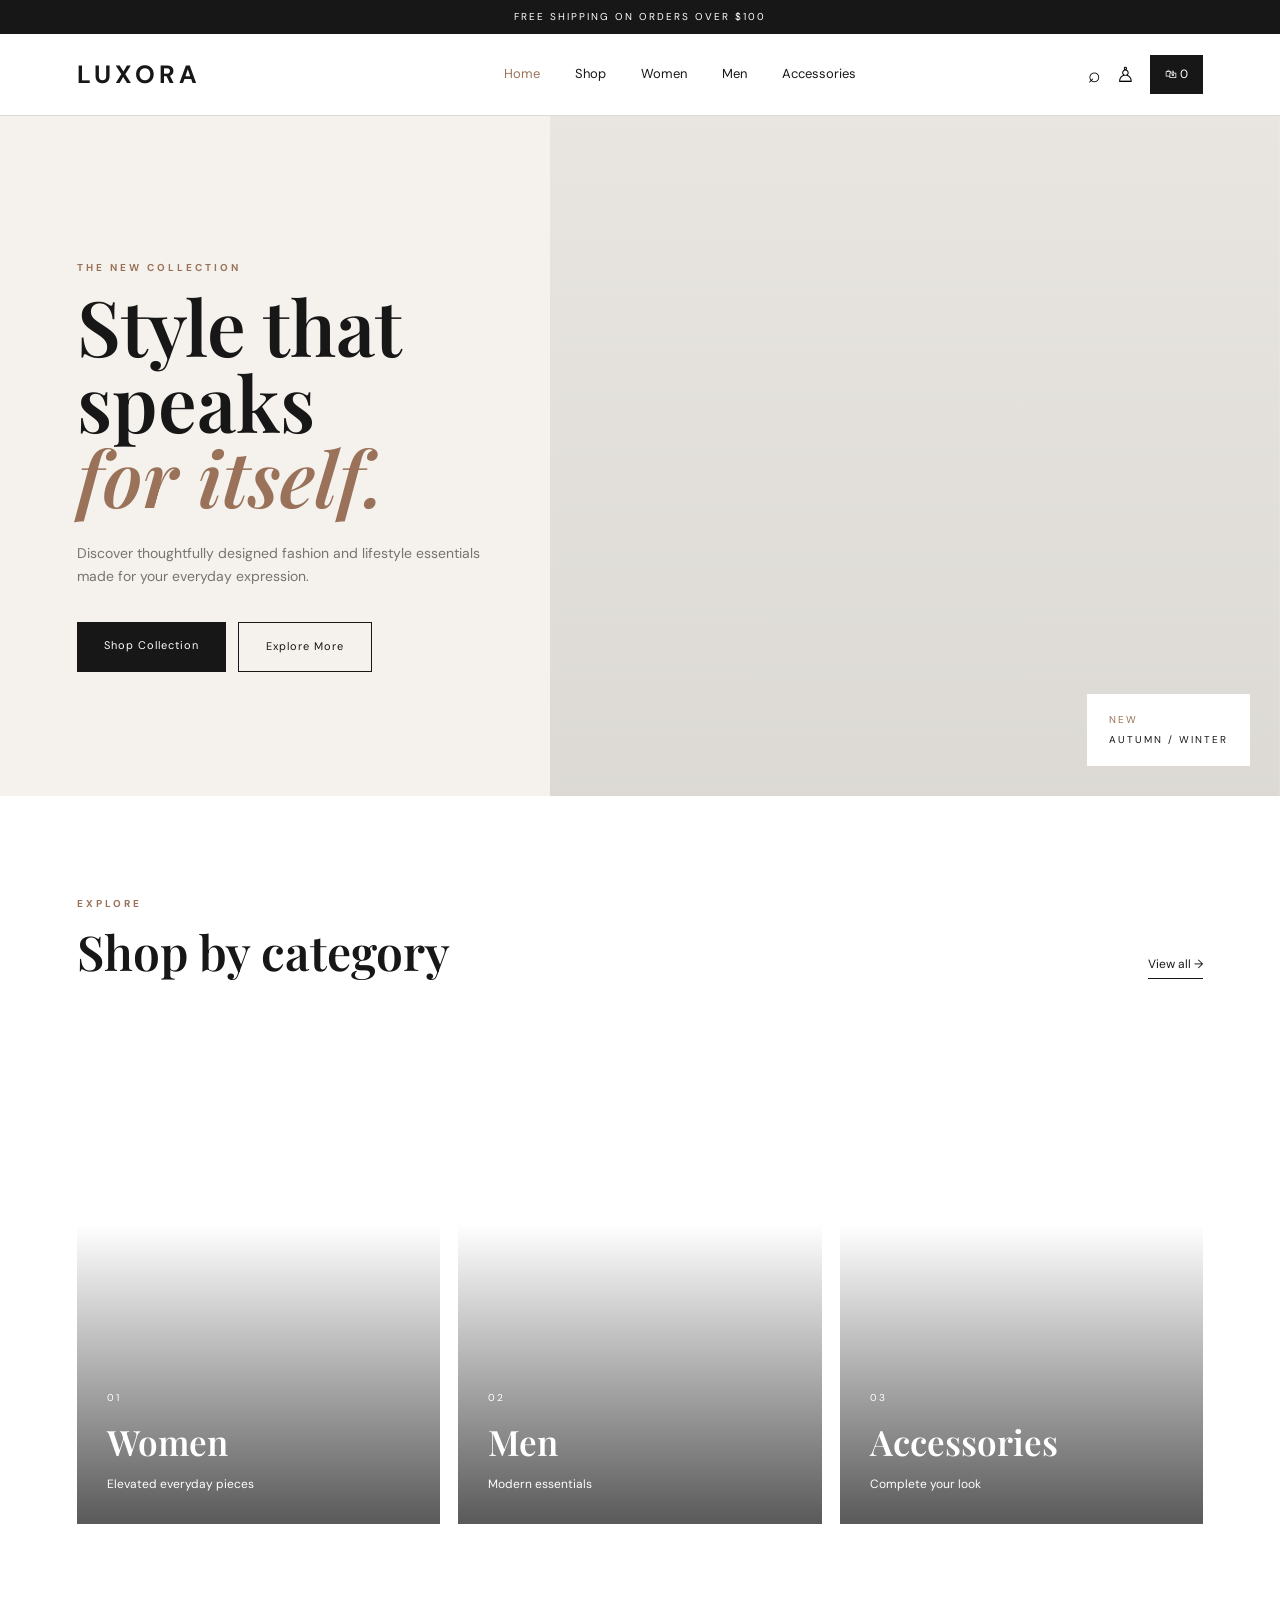
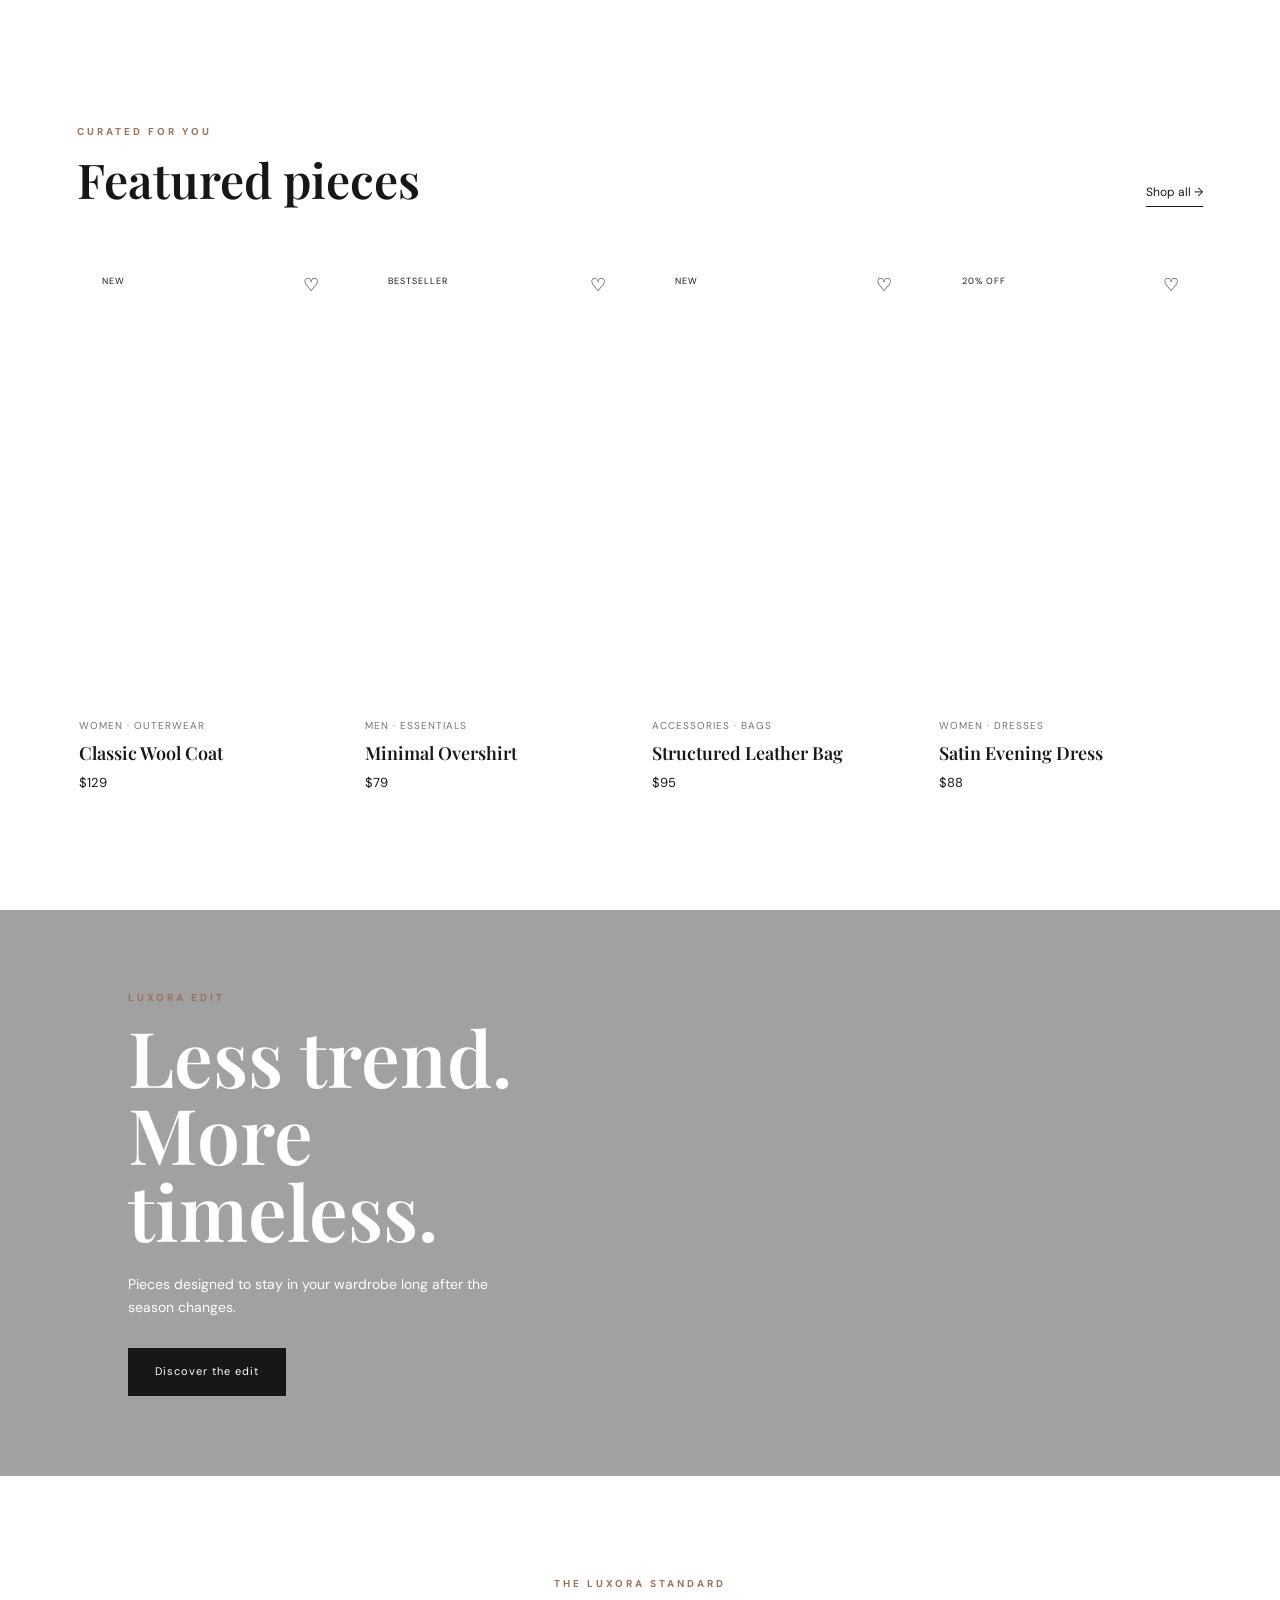
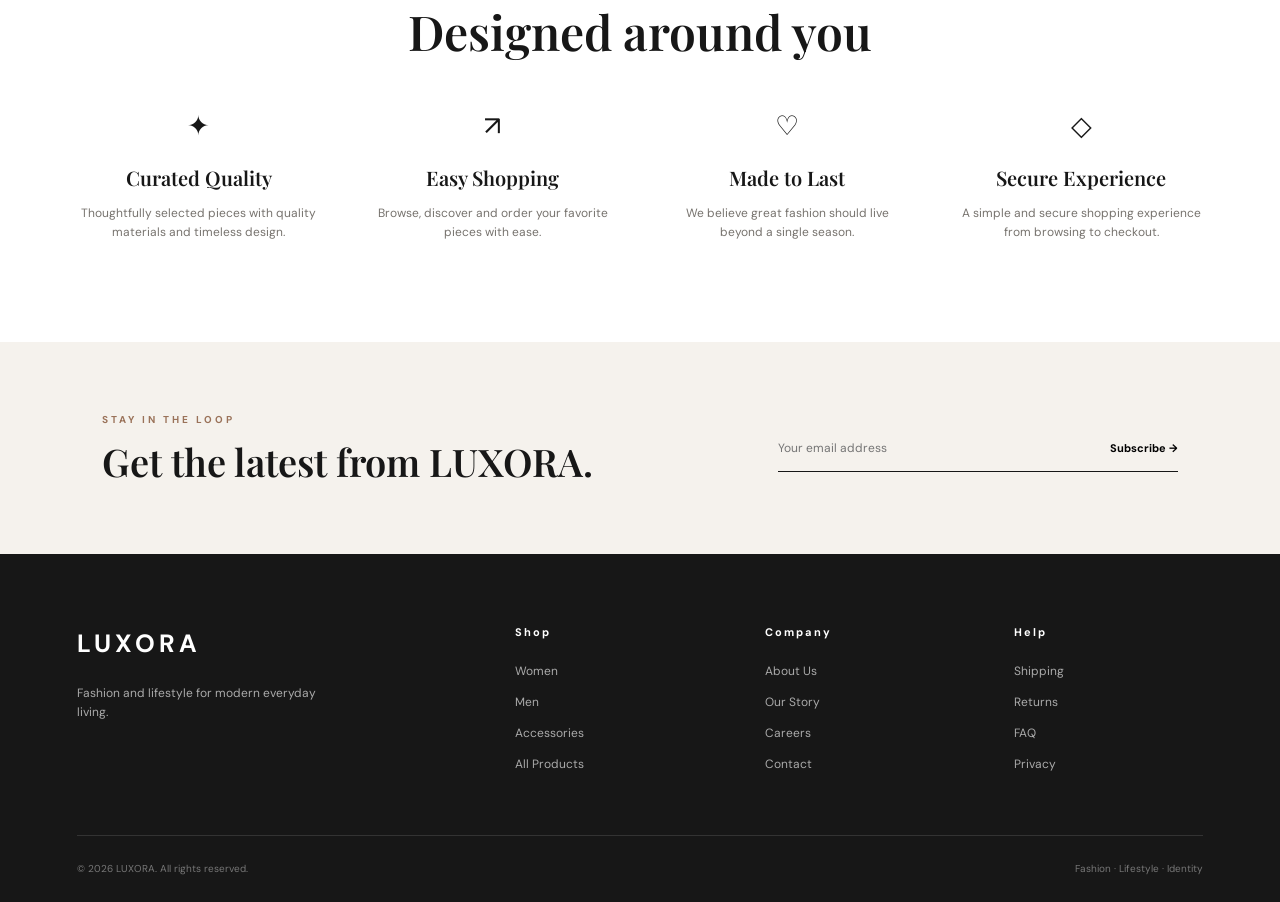
==== index.html @ 6dfca37d "updated style.css" ====
<!DOCTYPE html>
<html lang="en">
<head>
    <meta charset="UTF-8">
    <meta name="viewport" content="width=device-width, initial-scale=1.0">
    <title>LUXORA | Fashion & Lifestyle</title>

    <link rel="preconnect" href="https://fonts.googleapis.com">
    <link rel="preconnect" href="https://fonts.gstatic.com" crossorigin>
    <link href="https://fonts.googleapis.com/css2?family=DM+Sans:wght@400;500;600;700&family=Playfair+Display:wght@500;600;700&display=swap" rel="stylesheet">

    <link rel="stylesheet" href="style.css">
</head>

<body>

    <!-- Announcement Bar -->
    <div class="announcement">
        FREE SHIPPING ON ORDERS OVER $100
    </div>

    <!-- Navigation -->
    <header class="navbar">

        <a href="index.html" class="logo">LUXORA</a>

        <nav class="nav-links">
            <a href="index.html" class="active">Home</a>
            <a href="products.html">Shop</a>
            <a href="products.html?category=Women">Women</a>
            <a href="products.html?category=Men">Men</a>
            <a href="products.html?category=Accessories">Accessories</a>
        </nav>

        <div class="nav-actions">
            <button class="icon-btn" title="Search">⌕</button>
            <button class="icon-btn" title="Account">♙</button>
            <a href="products.html" class="cart-link">
                🛍 <span id="navCartCount">0</span>
            </a>
        </div>

    </header>


    <!-- Hero Section -->
    <main>

        <section class="hero">

            <div class="hero-content">
                <p class="eyebrow">THE NEW COLLECTION</p>

                <h1>
                    Style that speaks
                    <span>for itself.</span>
                </h1>

                <p class="hero-text">
                    Discover thoughtfully designed fashion and lifestyle
                    essentials made for your everyday expression.
                </p>

                <div class="hero-buttons">
                    <a href="products.html" class="btn btn-dark">
                        Shop Collection
                    </a>

                    <a href="#featured" class="btn btn-light">
                        Explore More
                    </a>
                </div>
            </div>

            <div class="hero-image">
                <div class="hero-label">
                    <span>NEW</span>
                    AUTUMN / WINTER
                </div>
            </div>

        </section>


        <!-- Category Section -->
        <section class="categories section">

            <div class="section-heading">
                <div>
                    <p class="eyebrow">EXPLORE</p>
                    <h2>Shop by category</h2>
                </div>

                <a href="products.html" class="text-link">
                    View all →
                </a>
            </div>

            <div class="category-grid">

                <a href="products.html?category=Women" class="category-card category-women">
                    <div class="category-overlay">
                        <span>01</span>
                        <h3>Women</h3>
                        <p>Elevated everyday pieces</p>
                    </div>
                </a>

                <a href="products.html?category=Men" class="category-card category-men">
                    <div class="category-overlay">
                        <span>02</span>
                        <h3>Men</h3>
                        <p>Modern essentials</p>
                    </div>
                </a>

                <a href="products.html?category=Accessories" class="category-card category-accessories">
                    <div class="category-overlay">
                        <span>03</span>
                        <h3>Accessories</h3>
                        <p>Complete your look</p>
                    </div>
                </a>

            </div>

        </section>


        <!-- Featured Products -->
        <section class="featured section" id="featured">

            <div class="section-heading">
                <div>
                    <p class="eyebrow">CURATED FOR YOU</p>
                    <h2>Featured pieces</h2>
                </div>

                <a href="products.html" class="text-link">
                    Shop all →
                </a>
            </div>

            <div class="featured-grid">

                <article class="featured-product">

                    <div class="product-image image-one">
                        <span class="sale-tag">NEW</span>
                        <button class="heart">♡</button>
                    </div>

                    <div class="product-info">
                        <p>Women · Outerwear</p>
                        <h3>Classic Wool Coat</h3>

                        <div class="price">
                            <span>$129</span>
                        </div>
                    </div>

                </article>


                <article class="featured-product">

                    <div class="product-image image-two">
                        <span class="sale-tag">BESTSELLER</span>
                        <button class="heart">♡</button>
                    </div>

                    <div class="product-info">
                        <p>Men · Essentials</p>
                        <h3>Minimal Overshirt</h3>

                        <div class="price">
                            <span>$79</span>
                        </div>
                    </div>

                </article>


                <article class="featured-product">

                    <div class="product-image image-three">
                        <span class="sale-tag">NEW</span>
                        <button class="heart">♡</button>
                    </div>

                    <div class="product-info">
                        <p>Accessories · Bags</p>
                        <h3>Structured Leather Bag</h3>

                        <div class="price">
                            <span>$95</span>
                        </div>
                    </div>

                </article>


                <article class="featured-product">

                    <div class="product-image image-four">
                        <span class="sale-tag">20% OFF</span>
                        <button class="heart">♡</button>
                    </div>

                    <div class="product-info">
                        <p>Women · Dresses</p>
                        <h3>Satin Evening Dress</h3>

                        <div class="price">
                            <span>$88</span>
                        </div>
                    </div>

                </article>

            </div>

        </section>


        <!-- Campaign Banner -->
        <section class="campaign">

            <div class="campaign-content">
                <p class="eyebrow">LUXORA EDIT</p>

                <h2>
                    Less trend.
                    <br>
                    More timeless.
                </h2>

                <p>
                    Pieces designed to stay in your wardrobe
                    long after the season changes.
                </p>

                <a href="products.html" class="btn btn-dark">
                    Discover the edit
                </a>
            </div>

        </section>


        <!-- Why Luxora -->
        <section class="benefits section">

            <div class="section-heading centered">
                <p class="eyebrow">THE LUXORA STANDARD</p>
                <h2>Designed around you</h2>
            </div>

            <div class="benefit-grid">

                <div class="benefit">
                    <div class="benefit-icon">✦</div>
                    <h3>Curated Quality</h3>
                    <p>
                        Thoughtfully selected pieces with
                        quality materials and timeless design.
                    </p>
                </div>

                <div class="benefit">
                    <div class="benefit-icon">↗</div>
                    <h3>Easy Shopping</h3>
                    <p>
                        Browse, discover and order your
                        favorite pieces with ease.
                    </p>
                </div>

                <div class="benefit">
                    <div class="benefit-icon">♡</div>
                    <h3>Made to Last</h3>
                    <p>
                        We believe great fashion should
                        live beyond a single season.
                    </p>
                </div>

                <div class="benefit">
                    <div class="benefit-icon">◇</div>
                    <h3>Secure Experience</h3>
                    <p>
                        A simple and secure shopping
                        experience from browsing to checkout.
                    </p>
                </div>

            </div>

        </section>


        <!-- Newsletter -->
        <section class="newsletter">

            <div>
                <p class="eyebrow">STAY IN THE LOOP</p>
                <h2>Get the latest from LUXORA.</h2>
            </div>

            <form class="newsletter-form">

                <input
                    type="email"
                    placeholder="Your email address"
                    required
                >

                <button type="submit">
                    Subscribe →
                </button>

            </form>

        </section>

    </main>


    <!-- Footer -->
    <footer class="footer">

        <div class="footer-main">

            <div class="footer-brand">
                <a href="index.html" class="logo">LUXORA</a>

                <p>
                    Fashion and lifestyle for
                    modern everyday living.
                </p>
            </div>


            <div class="footer-column">
                <h4>Shop</h4>
                <a href="products.html?category=Women">Women</a>
                <a href="products.html?category=Men">Men</a>
                <a href="products.html?category=Accessories">Accessories</a>
                <a href="products.html">All Products</a>
            </div>


            <div class="footer-column">
                <h4>Company</h4>
                <a href="#">About Us</a>
                <a href="#">Our Story</a>
                <a href="#">Careers</a>
                <a href="#">Contact</a>
            </div>


            <div class="footer-column">
                <h4>Help</h4>
                <a href="#">Shipping</a>
                <a href="#">Returns</a>
                <a href="#">FAQ</a>
                <a href="#">Privacy</a>
            </div>

        </div>

        <div class="footer-bottom">
            <p>© 2026 LUXORA. All rights reserved.</p>
            <p>Fashion · Lifestyle · Identity</p>
        </div>

    </footer>


    <script>
        const cart = JSON.parse(localStorage.getItem("luxoraCart")) || [];

        document.getElementById("navCartCount").textContent =
            cart.reduce((total, item) => total + item.quantity, 0);

        document.querySelector(".newsletter-form").addEventListener("submit", function(event) {
            event.preventDefault();

            const email = this.querySelector("input").value;

            if (email) {
                alert("Thank you for subscribing to LUXORA!");
                this.reset();
            }
        });
    </script>

</body>
</html>
---- style.css ----
* {
    margin: 0;
    padding: 0;
    box-sizing: border-box;
}

:root {
    --black: #171717;
    --white: #ffffff;
    --cream: #f5f2ed;
    --light: #eeeae4;
    --gray: #77736e;
    --border: #dedad4;
    --accent: #9a7259;

    --serif: "Playfair Display", serif;
    --sans: "DM Sans", sans-serif;
}

html {
    scroll-behavior: smooth;
}

body {
    font-family: var(--sans);
    color: var(--black);
    background: var(--white);
    line-height: 1.6;
}

a {
    text-decoration: none;
    color: inherit;
}

button,
input {
    font-family: inherit;
}


/* =========================
   ANNOUNCEMENT
========================= */

.announcement {
    background: var(--black);
    color: white;
    text-align: center;
    padding: 9px;
    font-size: 10px;
    letter-spacing: 2px;
}


/* =========================
   NAVIGATION
========================= */

.navbar {
    height: 82px;
    display: flex;
    align-items: center;
    justify-content: space-between;
    padding: 0 6%;
    border-bottom: 1px solid var(--border);
    background: white;
    position: sticky;
    top: 0;
    z-index: 100;
}

.logo {
    font-size: 25px;
    font-weight: 700;
    letter-spacing: 4px;
}

.nav-links {
    display: flex;
    gap: 35px;
    margin-left: 70px;
}

.nav-links a {
    font-size: 13px;
    position: relative;
    transition: 0.3s;
}

.nav-links a:hover,
.nav-links a.active {
    color: var(--accent);
}

.nav-actions {
    display: flex;
    align-items: center;
    gap: 15px;
}

.icon-btn {
    border: none;
    background: transparent;
    font-size: 21px;
    cursor: pointer;
}

.cart-link {
    background: var(--black);
    color: white;
    padding: 10px 15px;
    font-size: 12px;
}


/* =========================
   COMMON
========================= */

.section {
    padding: 100px 6%;
}

.eyebrow {
    font-size: 10px;
    letter-spacing: 3px;
    font-weight: 700;
    color: var(--accent);
    margin-bottom: 12px;
}

h1,
h2,
h3 {
    font-family: var(--serif);
    font-weight: 600;
}

h2 {
    font-size: clamp(32px, 4vw, 48px);
    line-height: 1.15;
}

.section-heading {
    display: flex;
    align-items: end;
    justify-content: space-between;
    margin-bottom: 45px;
}

.text-link {
    font-size: 12px;
    border-bottom: 1px solid var(--black);
    padding-bottom: 4px;
}

.btn {
    display: inline-block;
    padding: 15px 27px;
    font-size: 11px;
    letter-spacing: 1px;
    transition: 0.3s;
}

.btn-dark {
    background: var(--black);
    color: white;
}

.btn-dark:hover {
    background: var(--accent);
}

.btn-light {
    border: 1px solid var(--black);
}

.btn-light:hover {
    background: var(--black);
    color: white;
}


/* =========================
   HERO
========================= */

.hero {
    min-height: 680px;
    display: grid;
    grid-template-columns: 43% 57%;
    background: var(--cream);
}

.hero-content {
    padding: 100px 10% 80px 14%;
    display: flex;
    flex-direction: column;
    justify-content: center;
}

.hero h1 {
    font-size: clamp(52px, 6vw, 88px);
    line-height: 0.98;
    margin-bottom: 28px;
}

.hero h1 span {
    display: block;
    font-style: italic;
    color: var(--accent);
}

.hero-text {
    color: var(--gray);
    max-width: 420px;
    font-size: 14px;
    margin-bottom: 35px;
}

.hero-buttons {
    display: flex;
    gap: 12px;
}

.hero-image {
    background:
        linear-gradient(
            rgba(0,0,0,0.05),
            rgba(0,0,0,0.1)
        ),
        url("https://images.unsplash.com/photo-1483985988355-763728e1935b?auto=format&fit=crop&w=1200&q=85");

    background-size: cover;
    background-position: center;
    position: relative;
}

.hero-label {
    position: absolute;
    right: 30px;
    bottom: 30px;
    background: white;
    padding: 18px 22px;
    font-size: 10px;
    letter-spacing: 2px;
}

.hero-label span {
    display: block;
    color: var(--accent);
    margin-bottom: 4px;
}


/* =========================
   CATEGORIES
========================= */

.category-grid {
    display: grid;
    grid-template-columns: repeat(3, 1fr);
    gap: 18px;
}

.category-card {
    height: 500px;
    position: relative;
    background-size: cover;
    background-position: center;
    overflow: hidden;
}

.category-women {
    background-image:
        url("https://images.unsplash.com/photo-1485968579580-b6d095142e6e?auto=format&fit=crop&w=800&q=85");
}

.category-men {
    background-image:
        url("https://images.unsplash.com/photo-1610652492500-ded49ceeb378?auto=format&fit=crop&w=800&q=85");
}

.category-accessories {
    background-image:
        url("https://images.unsplash.com/photo-1590874103328-eac38a683ce7?auto=format&fit=crop&w=800&q=85");
}

.category-card::before {
    content: "";
    position: absolute;
    inset: 0;
    background: linear-gradient(
        transparent 40%,
        rgba(0,0,0,0.65)
    );
}

.category-overlay {
    position: absolute;
    bottom: 30px;
    left: 30px;
    color: white;
}

.category-overlay span {
    font-size: 10px;
    letter-spacing: 2px;
}

.category-overlay h3 {
    font-size: 35px;
    margin: 5px 0;
}

.category-overlay p {
    font-size: 12px;
}


/* =========================
   FEATURED PRODUCTS
========================= */

.featured-grid {
    display: grid;
    grid-template-columns: repeat(4, 1fr);
    gap: 20px;
}

.product-image {
    height: 450px;
    position: relative;
    background-size: cover;
    background-position: center;
}

.image-one {
    background-image:
        url("https://images.unsplash.com/photo-1539109136881-3be0616acf4b?auto=format&fit=crop&w=700&q=85");
}

.image-two {
    background-image:
        url("https://images.unsplash.com/photo-1551488831-00ddcb6c6bd3?auto=format&fit=crop&w=700&q=85");
}

.image-three {
    background-image:
        url("https://images.unsplash.com/photo-1553062407-98eeb64c6a62?auto=format&fit=crop&w=700&q=85");
}

.image-four {
    background-image:
        url("https://images.unsplash.com/photo-1566174053879-31528523f8ae?auto=format&fit=crop&w=700&q=85");
}

.sale-tag {
    position: absolute;
    left: 15px;
    top: 15px;
    background: white;
    padding: 7px 10px;
    font-size: 9px;
    letter-spacing: 1px;
}

.heart {
    position: absolute;
    right: 15px;
    top: 15px;
    width: 35px;
    height: 35px;
    border: none;
    background: white;
    border-radius: 50%;
    cursor: pointer;
    font-size: 18px;
}

.heart:hover {
    color: var(--accent);
}

.product-info {
    padding: 16px 2px;
}

.product-info p {
    color: var(--gray);
    font-size: 10px;
    text-transform: uppercase;
    letter-spacing: 1px;
}

.product-info h3 {
    font-size: 18px;
    margin: 5px 0;
}

.price {
    font-size: 13px;
}


/* =========================
   CAMPAIGN
========================= */

.campaign {
    min-height: 520px;
    background:
        linear-gradient(
            rgba(20,20,20,0.4),
            rgba(20,20,20,0.4)
        ),
        url("https://images.unsplash.com/photo-1496747611176-843222e1e57c?auto=format&fit=crop&w=1600&q=85");

    background-size: cover;
    background-position: center;
    display: flex;
    align-items: center;
    padding: 80px 10%;
    color: white;
}

.campaign-content {
    max-width: 500px;
}

.campaign h2 {
    font-size: clamp(48px, 6vw, 78px);
    line-height: 1;
    margin-bottom: 25px;
}

.campaign p:not(.eyebrow) {
    font-size: 14px;
    max-width: 400px;
    margin-bottom: 30px;
}


/* =========================
   BENEFITS
========================= */

.centered {
    display: block;
    text-align: center;
}

.benefit-grid {
    display: grid;
    grid-template-columns: repeat(4, 1fr);
    gap: 50px;
    text-align: center;
}

.benefit-icon {
    font-size: 27px;
    margin-bottom: 15px;
}

.benefit h3 {
    font-size: 20px;
    margin-bottom: 10px;
}

.benefit p {
    font-size: 12px;
    color: var(--gray);
}


/* =========================
   NEWSLETTER
========================= */

.newsletter {
    background: var(--cream);
    padding: 70px 8%;
    display: flex;
    justify-content: space-between;
    align-items: center;
    gap: 50px;
}

.newsletter h2 {
    font-size: 38px;
}

.newsletter-form {
    display: flex;
    border-bottom: 1px solid var(--black);
    min-width: 400px;
}

.newsletter-form input {
    border: none;
    outline: none;
    background: transparent;
    padding: 15px 0;
    flex: 1;
    font-size: 12px;
}

.newsletter-form button {
    border: none;
    background: transparent;
    font-size: 11px;
    font-weight: 700;
    cursor: pointer;
}


/* =========================
   FOOTER
========================= */

.footer {
    background: var(--black);
    color: white;
    padding: 70px 6% 25px;
}

.footer-main {
    display: grid;
    grid-template-columns: 2fr 1fr 1fr 1fr;
    gap: 60px;
    padding-bottom: 60px;
}

.footer-brand p {
    color: #aaa;
    font-size: 12px;
    max-width: 250px;
    margin-top: 20px;
}

.footer-column {
    display: flex;
    flex-direction: column;
    gap: 12px;
}

.footer-column h4 {
    font-size: 11px;
    letter-spacing: 2px;
    margin-bottom: 8px;
}

.footer-column a {
    color: #aaa;
    font-size: 12px;
}

.footer-column a:hover {
    color: white;
}

.footer-bottom {
    border-top: 1px solid #333;
    padding-top: 25px;
    display: flex;
    justify-content: space-between;
    color: #777;
    font-size: 10px;
}


/* =========================
   RESPONSIVE
========================= */

@media (max-width: 1000px) {

    .nav-links {
        gap: 18px;
        margin-left: 20px;
    }

    .hero {
        grid-template-columns: 1fr;
    }

    .hero-content {
        min-height: 500px;
        padding: 70px 8%;
    }

    .hero-image {
        min-height: 550px;
    }

    .category-grid {
        grid-template-columns: 1fr;
    }

    .category-card {
        height: 450px;
    }

    .featured-grid {
        grid-template-columns: repeat(2, 1fr);
    }

    .benefit-grid {
        grid-template-columns: repeat(2, 1fr);
    }

    .newsletter {
        flex-direction: column;
        align-items: flex-start;
    }

    .footer-main {
        grid-template-columns: 1fr 1fr;
    }
}


@media (max-width: 650px) {

    .navbar {
        padding: 0 5%;
    }

    .nav-links {
        display: none;
    }

    .logo {
        font-size: 21px;
    }

    .hero-content {
        padding: 60px 7%;
    }

    .hero h1 {
        font-size: 55px;
    }

    .section {
        padding: 70px 5%;
    }

    .section-heading {
        align-items: start;
        gap: 20px;
        flex-direction: column;
    }

    .featured-grid {
        grid-template-columns: 1fr;
    }

    .product-image {
        height: 500px;
    }

    .benefit-grid {
        grid-template-columns: 1fr;
        gap: 40px;
    }

    .newsletter {
        padding: 60px 7%;
    }

    .newsletter h2 {
        font-size: 30px;
    }

    .newsletter-form {
        min-width: 100%;
        width: 100%;
    }

    .footer-main {
        grid-template-columns: 1fr 1fr;
        gap: 40px 20px;
    }

    .footer-bottom {
        flex-direction: column;
        gap: 8px;
    }
}
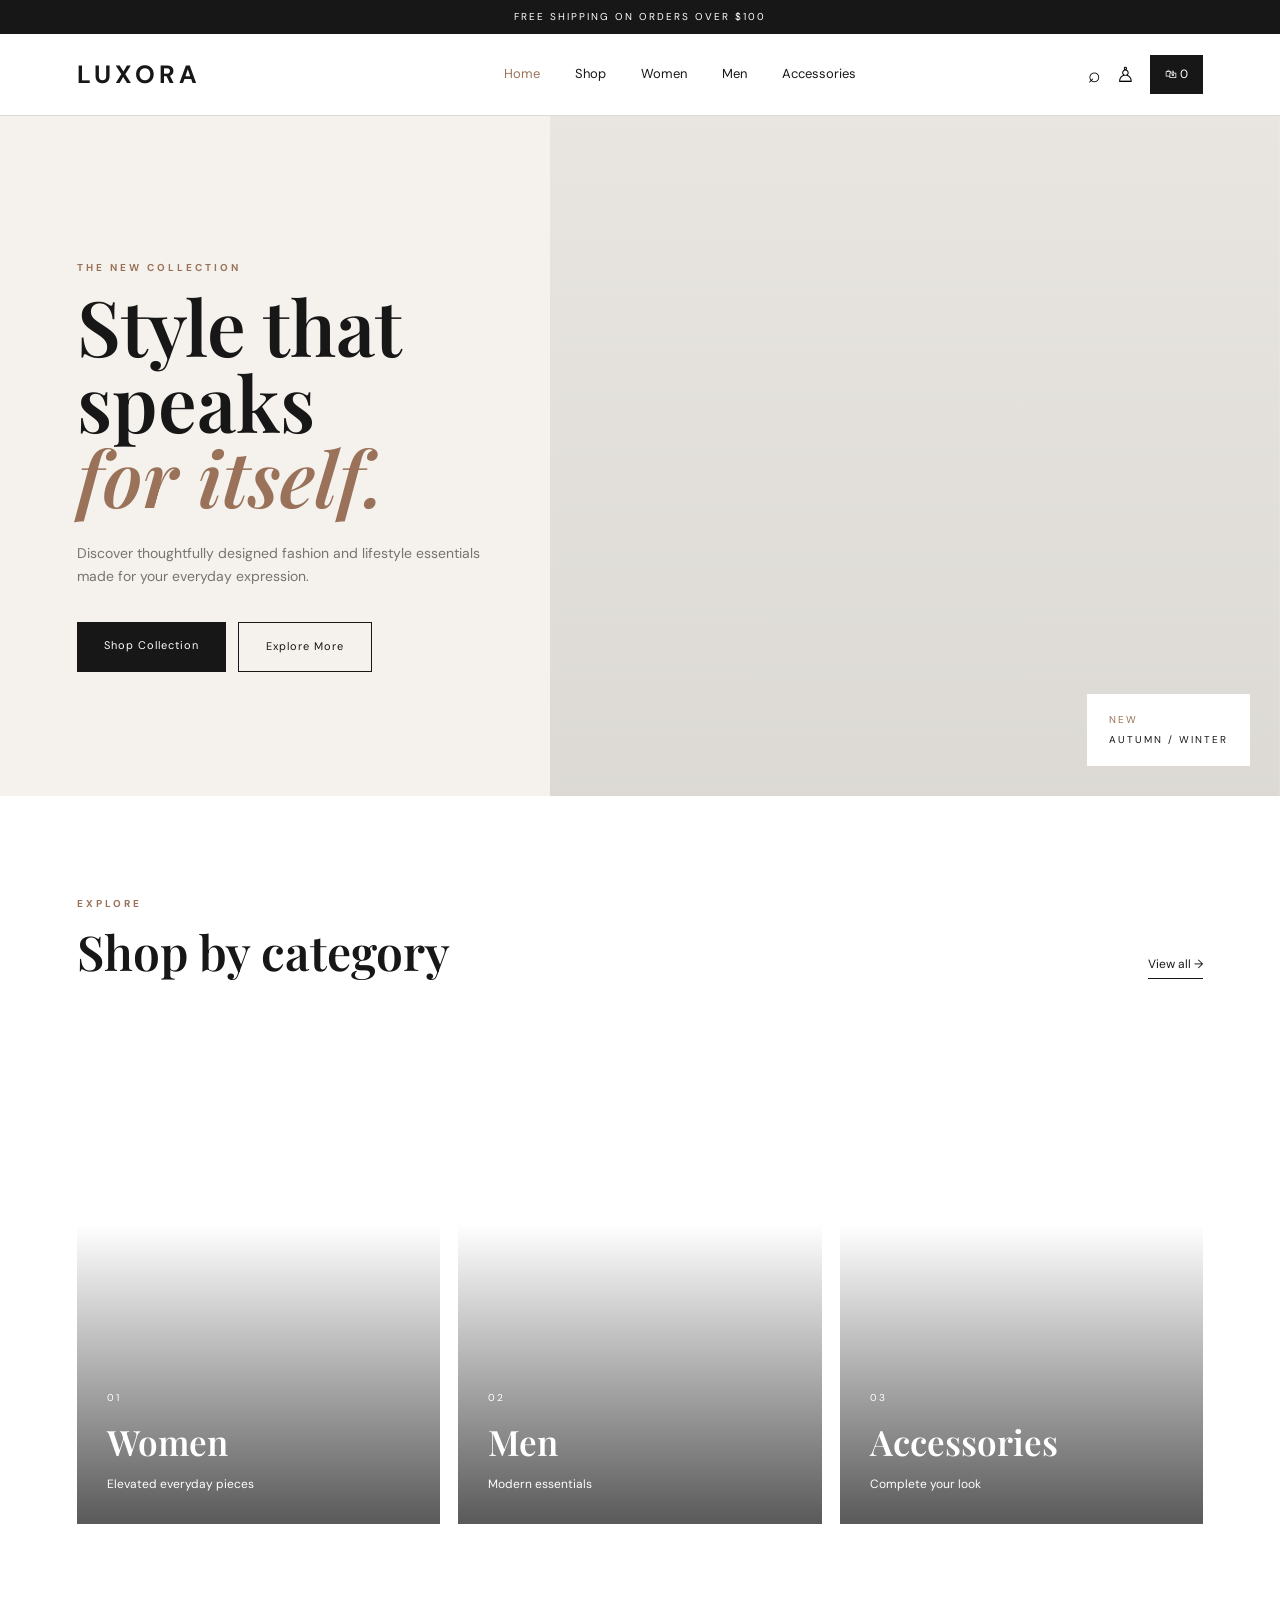
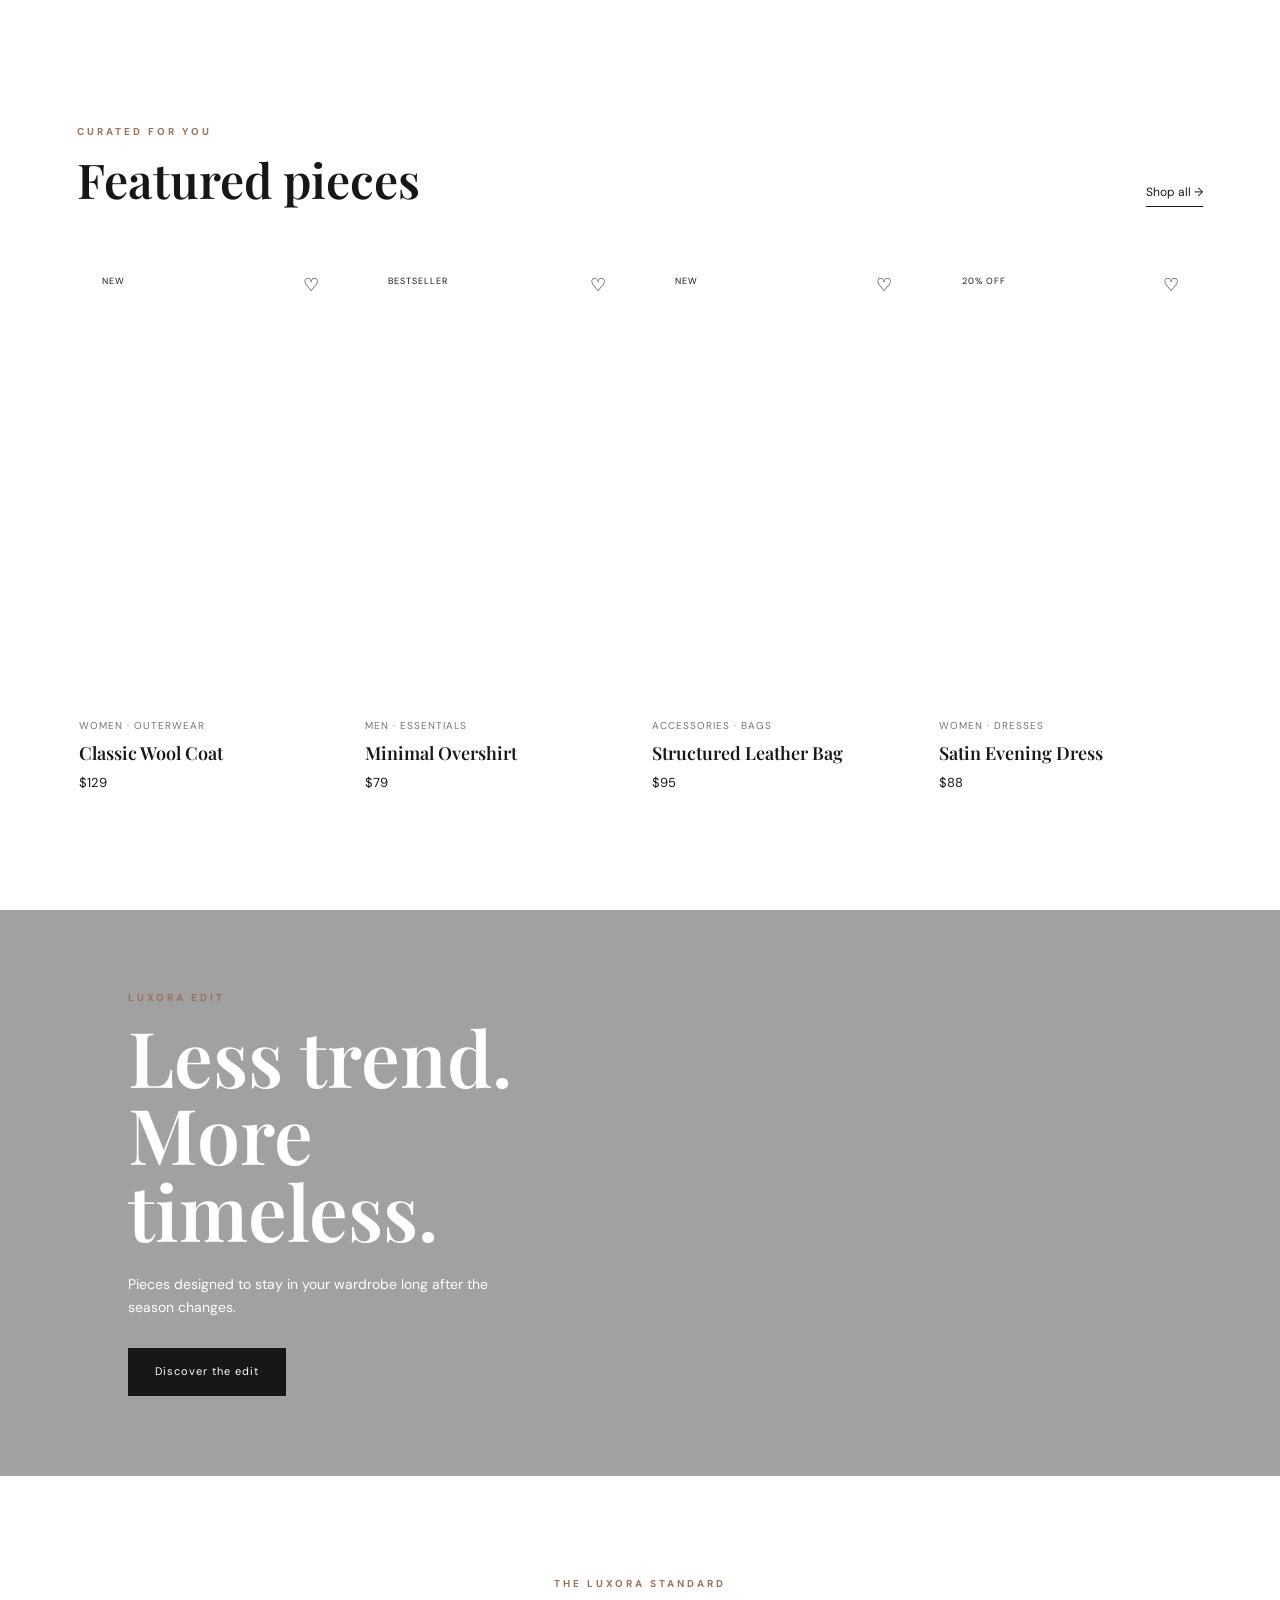
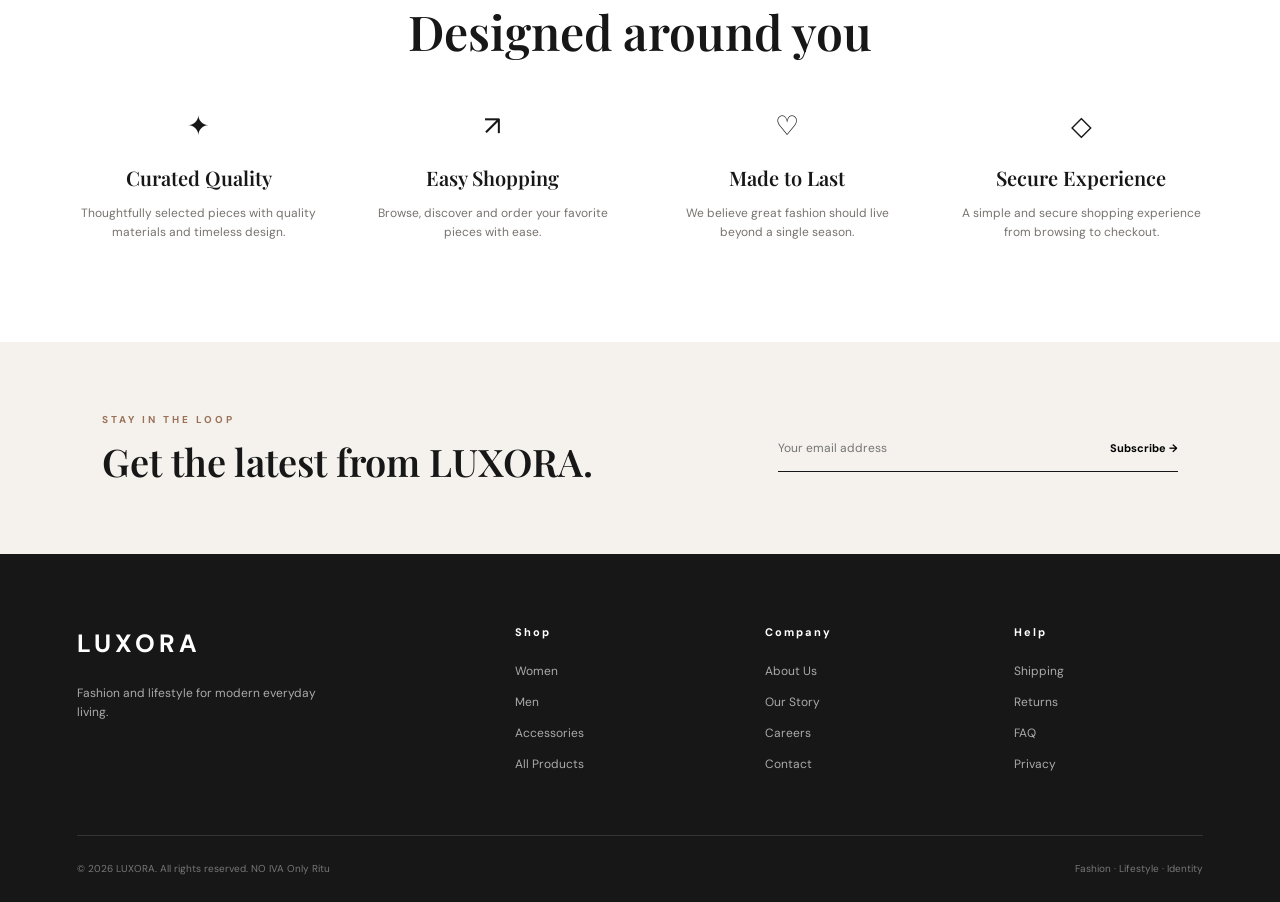
==== commit c670651b: "updated index.html" ====
--- a/index.html
+++ b/index.html
@@ -370,7 +370,7 @@
         </div>
 
         <div class="footer-bottom">
-            <p>© 2026 LUXORA. All rights reserved.</p>
+            <p>© 2026 LUXORA. All rights reserved. NO IVA Only Ritu</p>
             <p>Fashion · Lifestyle · Identity</p>
         </div>
 
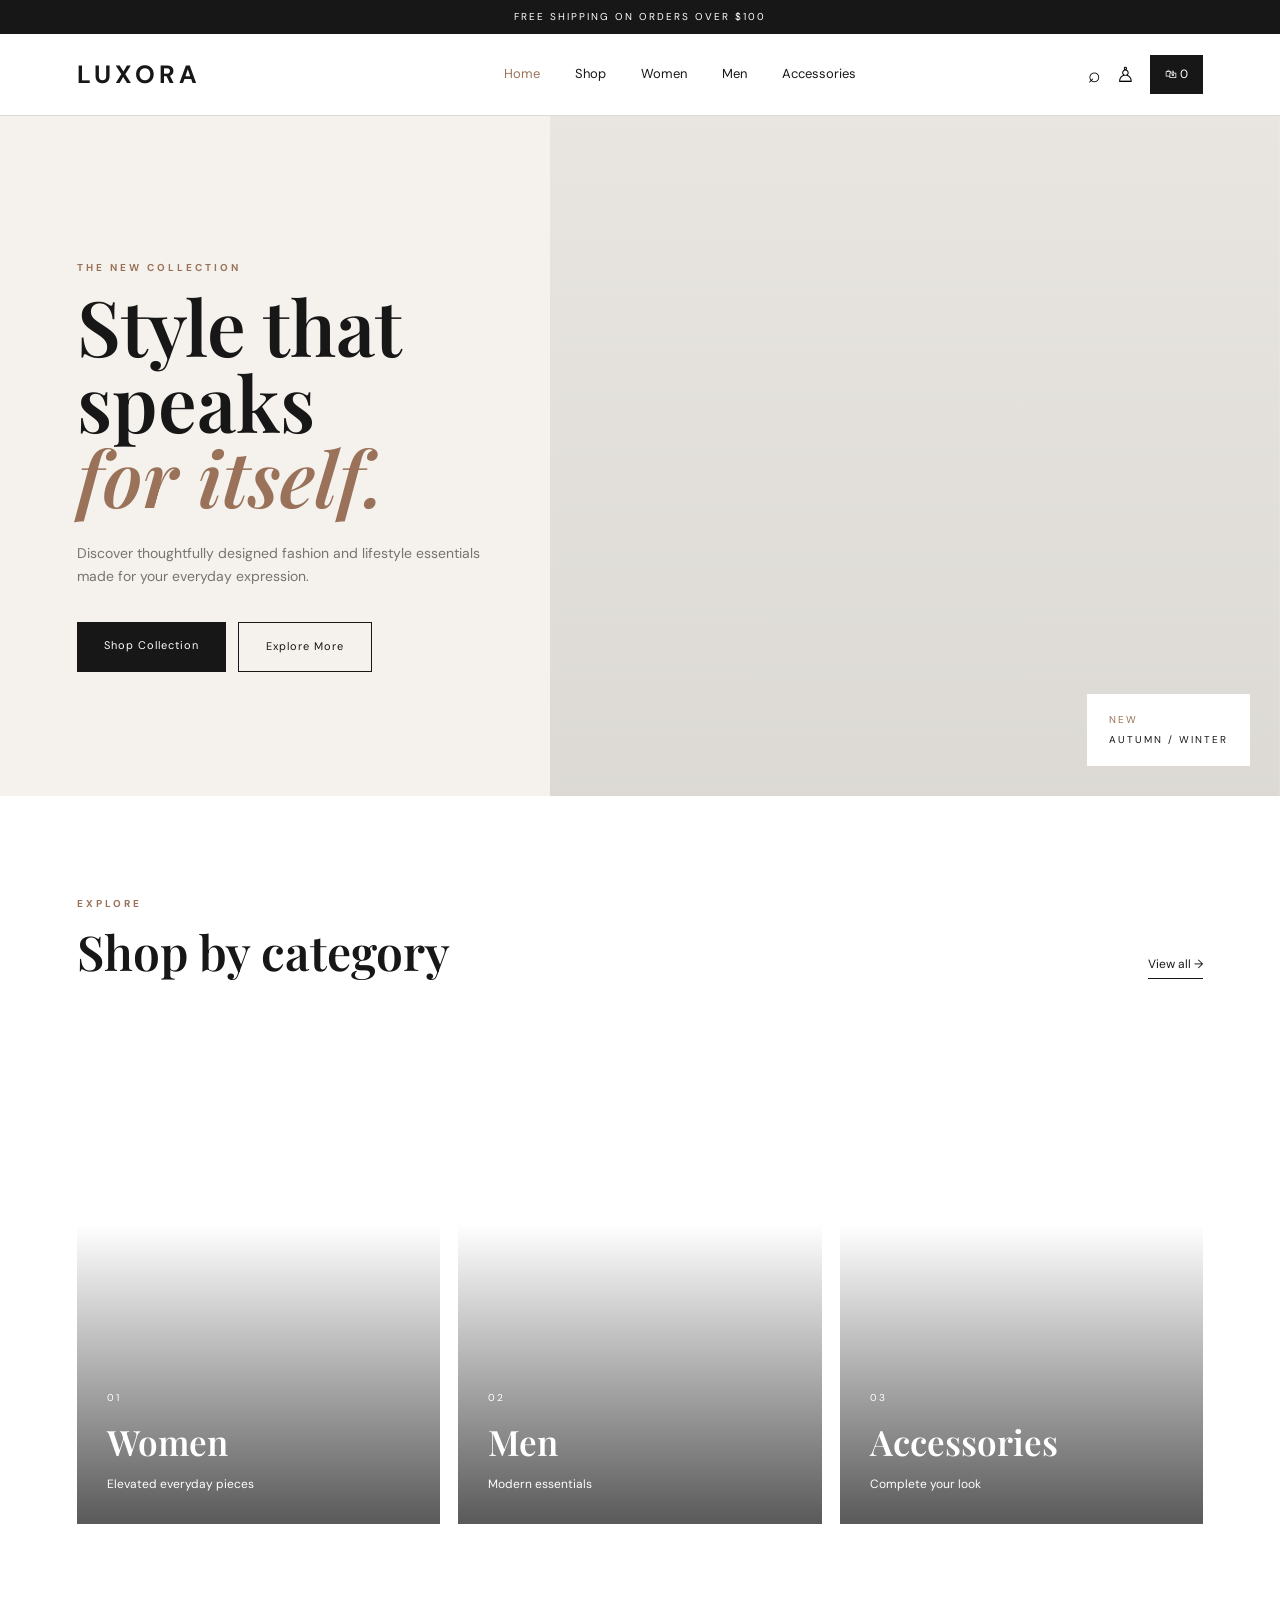
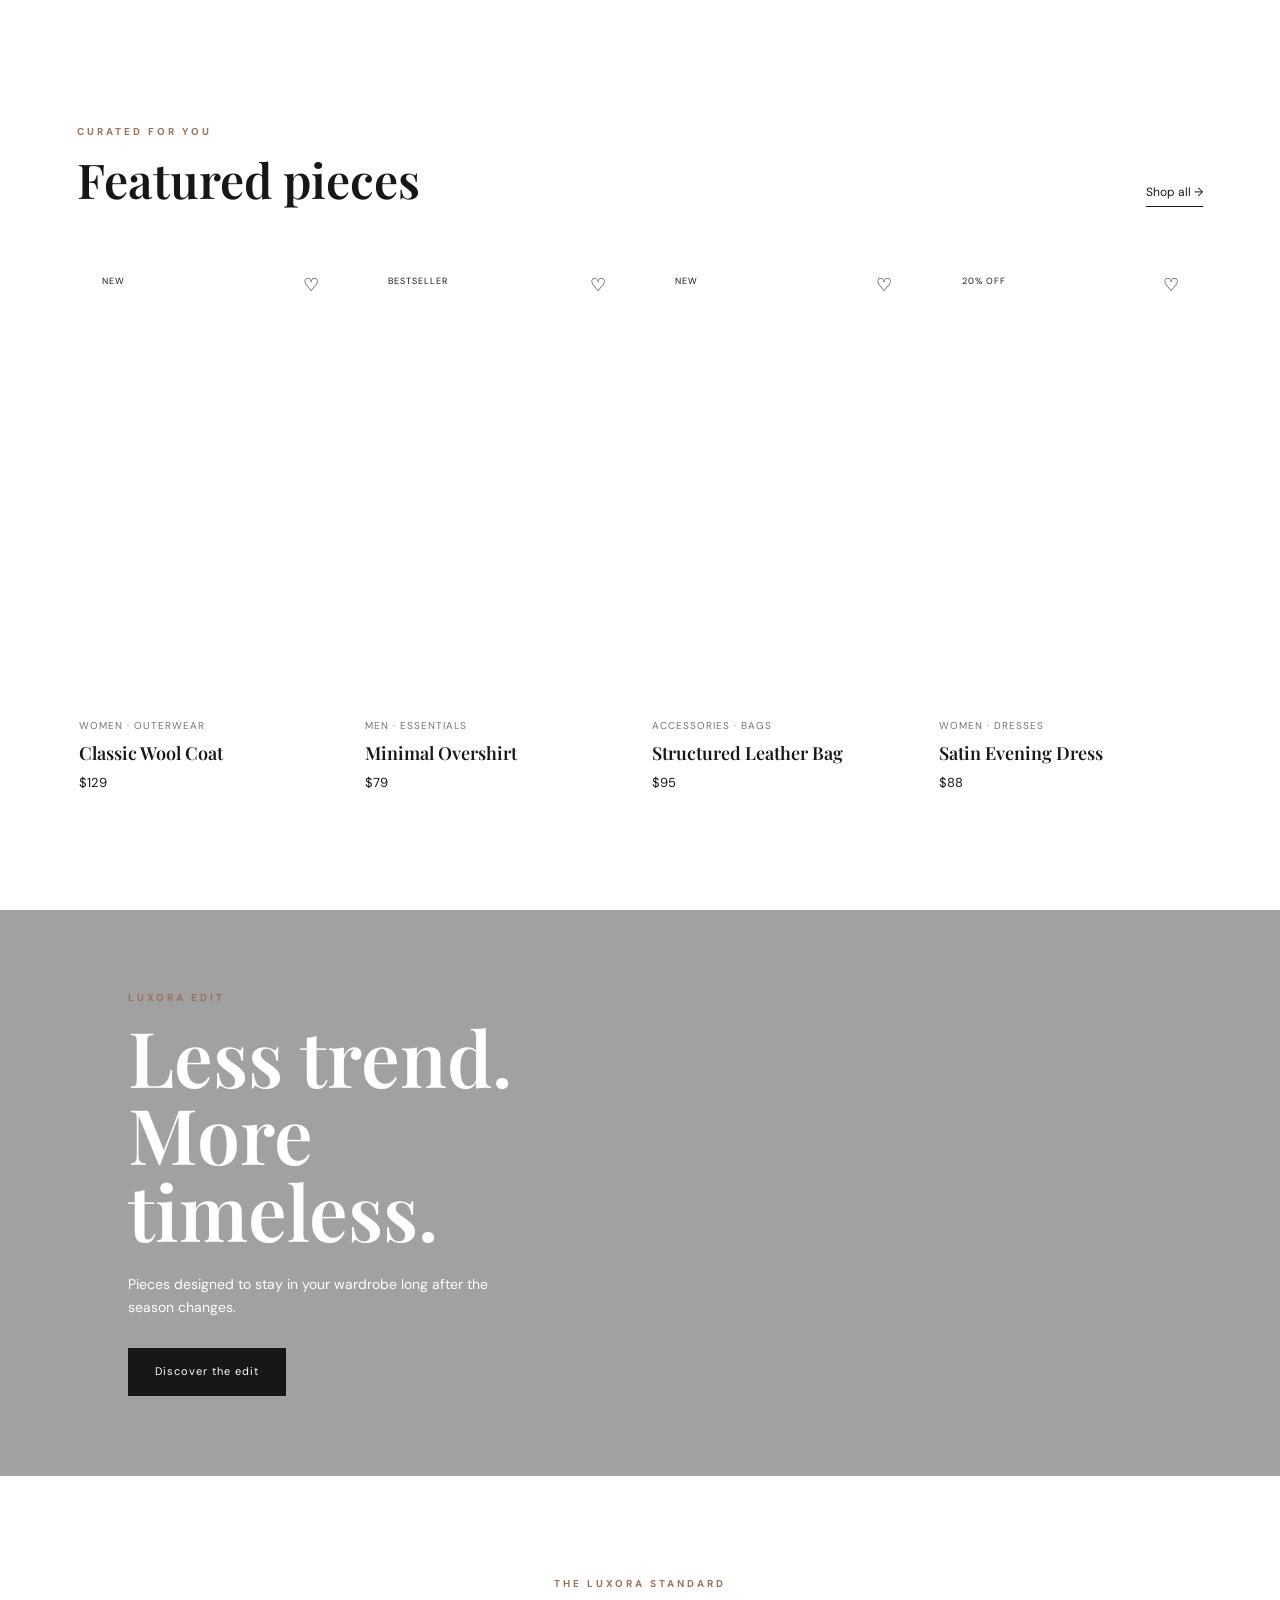
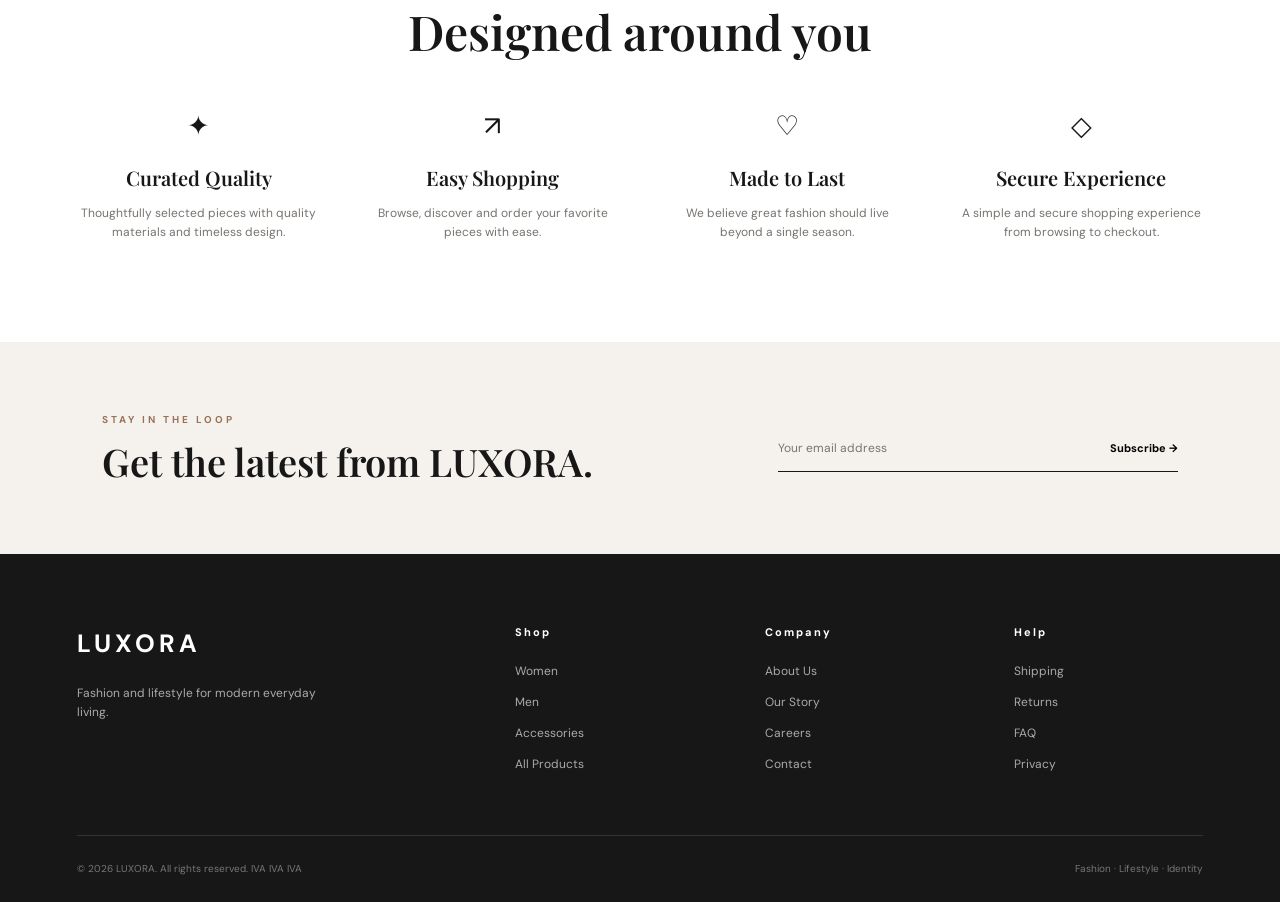
==== commit 7b424c99: "updated by iva" ====
--- a/index.html
+++ b/index.html
@@ -370,7 +370,7 @@
         </div>
 
         <div class="footer-bottom">
-            <p>© 2026 LUXORA. All rights reserved. NO IVA Only Ritu</p>
+            <p>© 2026 LUXORA. All rights reserved. IVA IVA IVA</p>
             <p>Fashion · Lifestyle · Identity</p>
         </div>
 
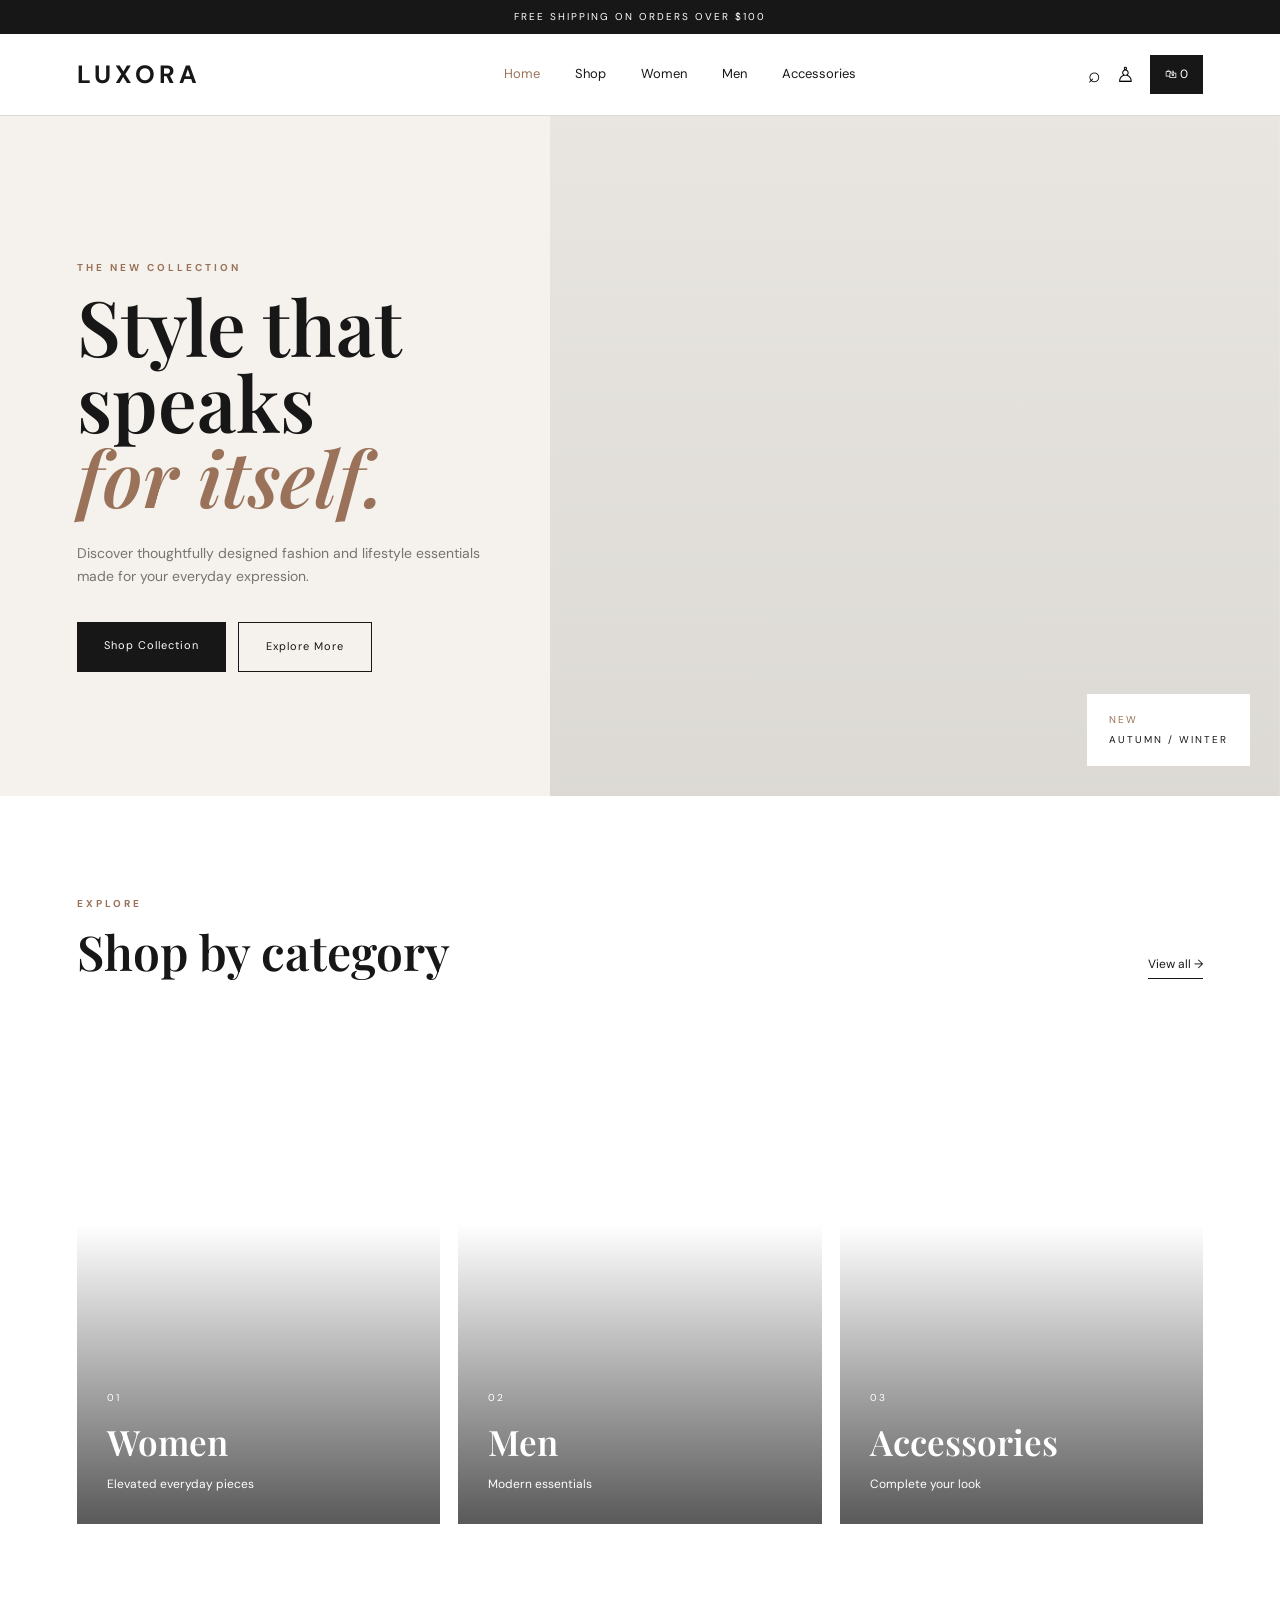
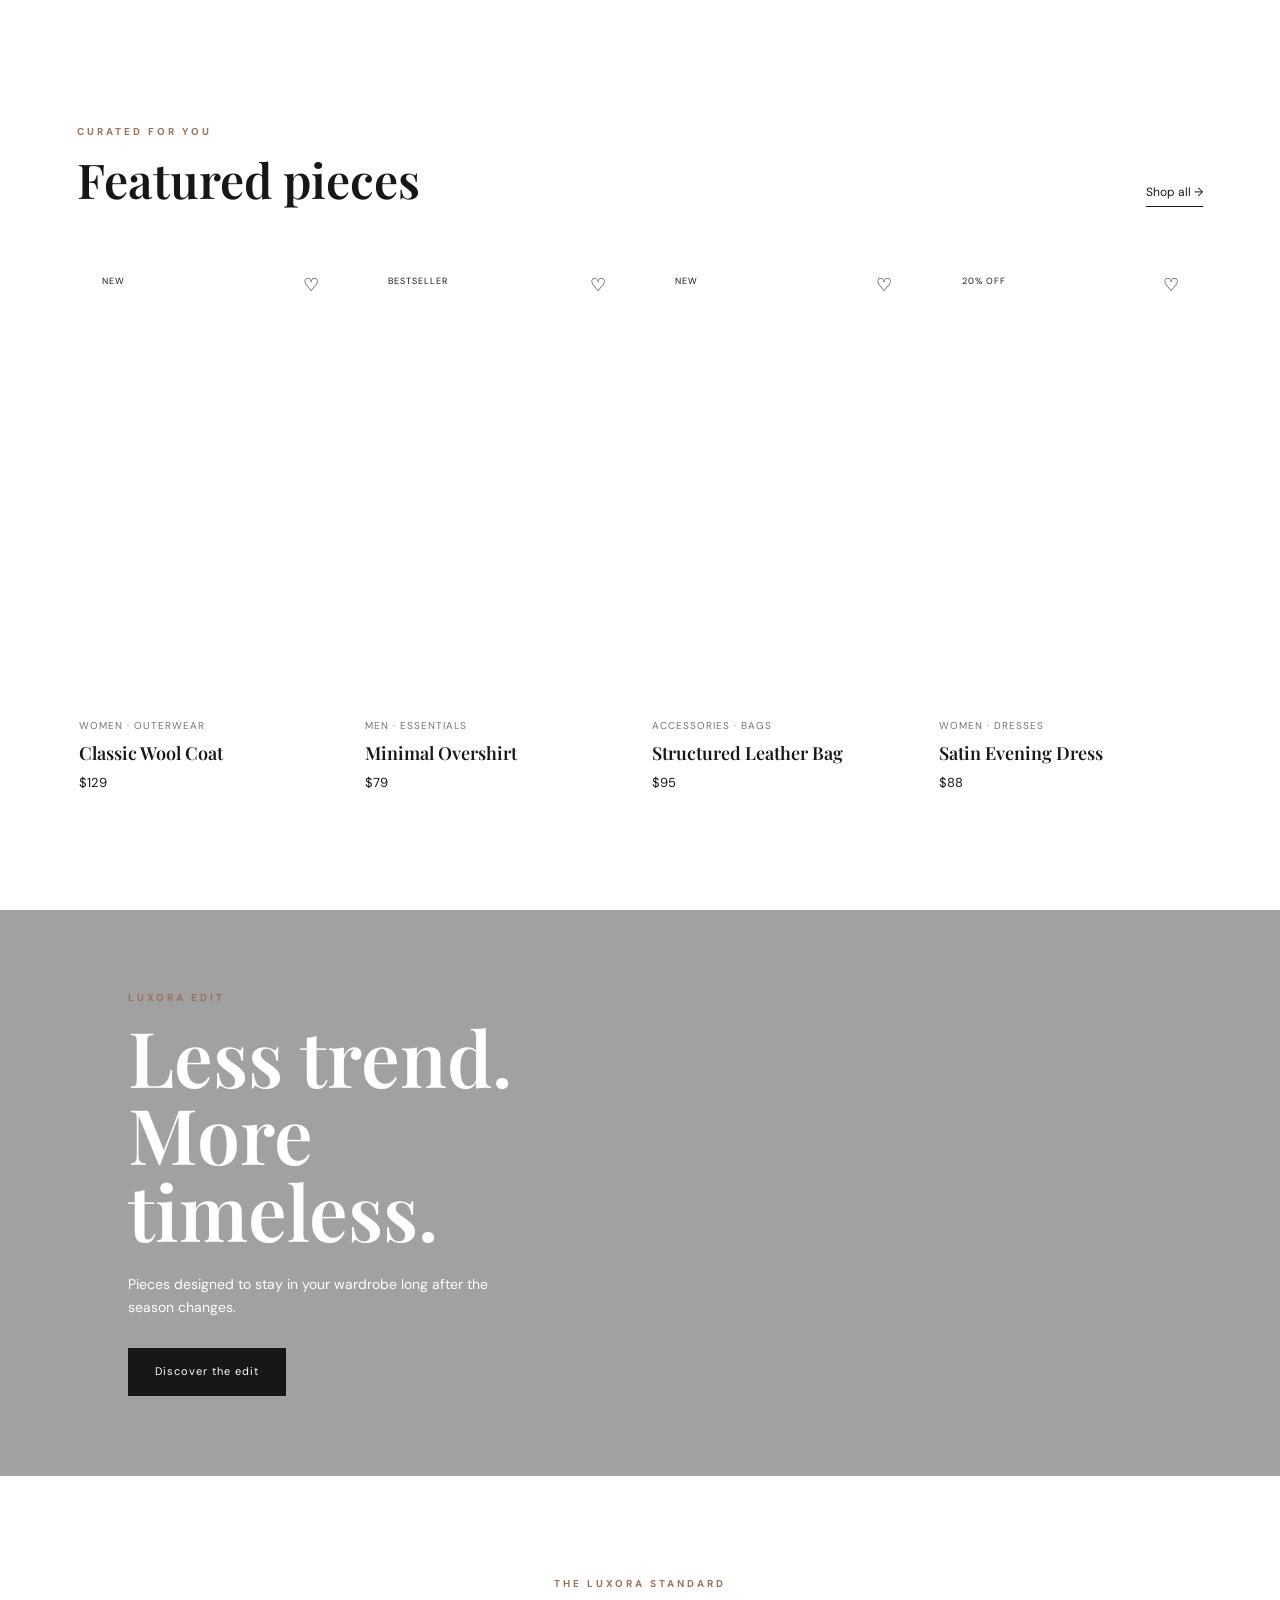
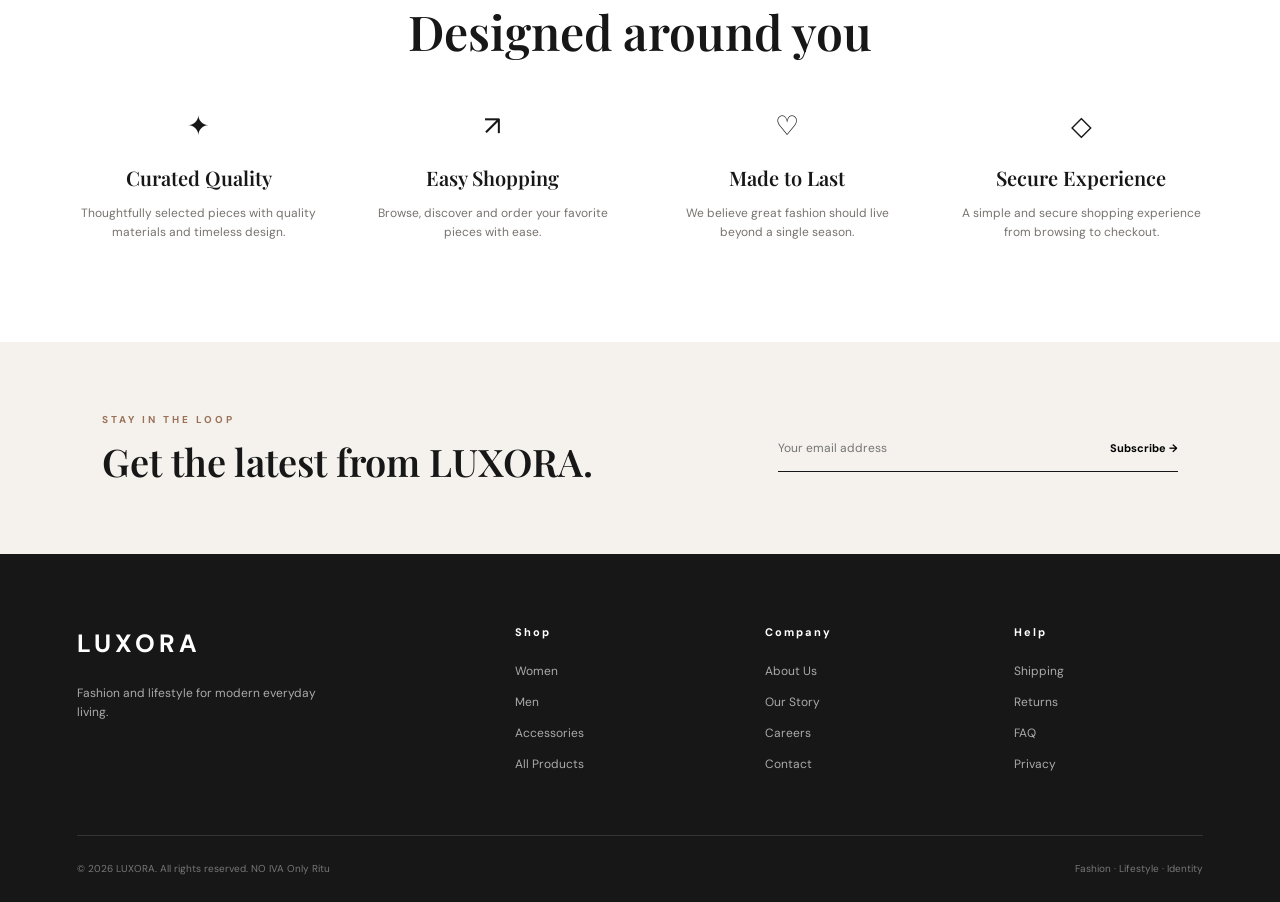
==== commit 6fb27212: "Merge pull request #3 from ivamallaa/Ritu updated index.html" ====
--- a/index.html
+++ b/index.html
@@ -370,7 +370,7 @@
         </div>
 
         <div class="footer-bottom">
-            <p>© 2026 LUXORA. All rights reserved. IVA IVA IVA</p>
+            <p>© 2026 LUXORA. All rights reserved. NO IVA Only Ritu</p>
             <p>Fashion · Lifestyle · Identity</p>
         </div>
 
